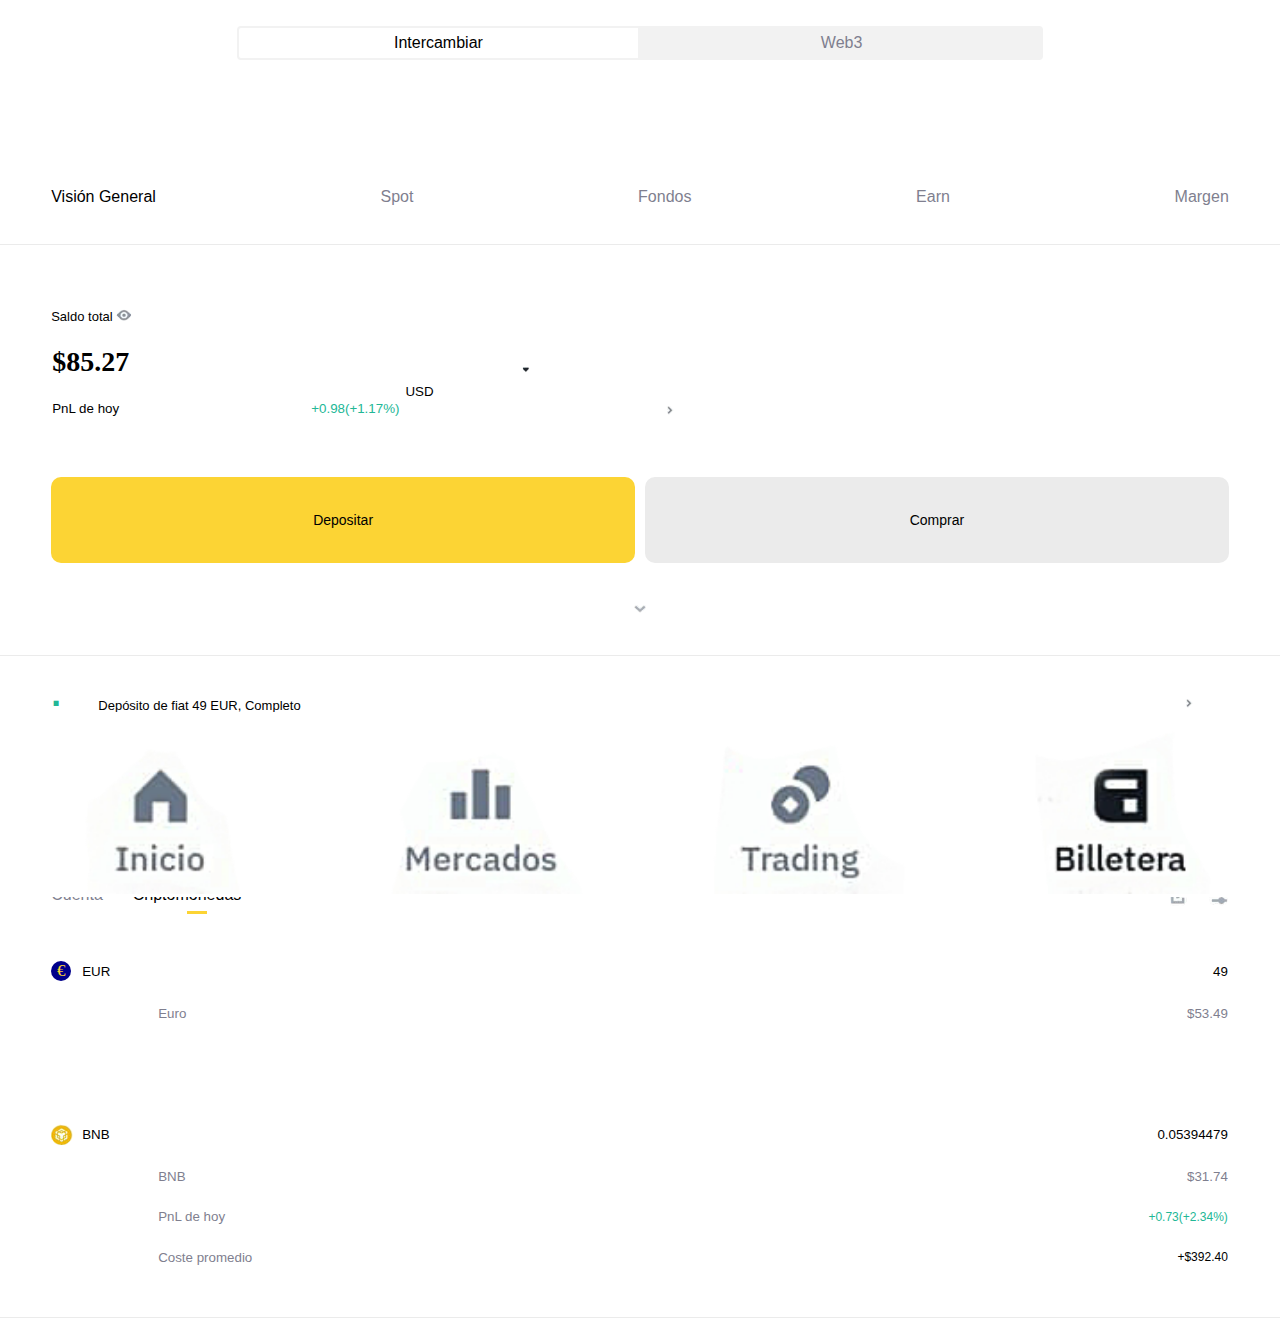
==== index.html @ 78e4a06c "index.html" ====
<!DOCTYPE html>
<html lang="es">
<head>
  <meta charset="UTF-8">
  <meta http-equiv="X-UA-Compatible" content="IE=Edge">
  <meta name="viewport" content="width=device-width, initial-scale=1">
  <title>Binance</title>
  <link rel="stylesheet" href="style.css">
  <link rel="manifest" href="manifest.json">
  <link rel="apple-touch-icon" href="images/logo192.png">
  <link rel="preconnect" href="https://fonts.googleapis.com">
  <link rel="preconnect" href="https://fonts.gstatic.com" crossorigin>
  <link href="https://fonts.googleapis.com/css2?family=IBM+Plex+Sans:ital,wght@0,100;0,200;0,300;0,400;0,500;0,600;0,700;1,100;1,200;1,300;1,400;1,500;1,600;1,700&family=Noto+Serif:ital,wght@0,100..900;1,100..900&display=swap" rel="stylesheet">
</head>
<body>
   
  <header class="header">
     <section class="upperhead">
       <div class="uphead a">Intercambiar</div>
       <div class="uphead b">Web3</div>
     </section>
     
     <section class="lowerhead">
        <p class="downhead f">Visión General</p>
        <p class="downhead">Spot</p>
        <p class="downhead">Fondos</p>
        <p class="downhead">Earn</p>
        <p class="downhead">Margen</p>
     </section>
  </header>
  
  <section class="main">
     <div class="hide">Saldo total <span class="eye"><img src="images/eye.png" alt="eye"></span></div>
     
     <div class="amountSection">
        <input type="text" id="amount" value="$85.27" >
        <input type="text" id="currency" value="USD">
        <span class="downIcon"><img src="images/down.png" alt="down.png"></span>
     </div>
     
     <div class="senderDetail">
        <input type="text" id="senderName" value="PnL de hoy">
        <input type="text" id="senderAmount" value="+0.98(+1.17%)">
        <span class="right"><img src="images/right.png" alt="rigtIcon"></span>
     </div>
     
     <div class="amountButton">
        <button class="btn deposit">Depositar</button>
        <button class="btn transfer">Comprar</button>        
     </div>
     
     <div class="downarrow"><img src="images/low.png" alt="downarrow"></div>
  </section>
  
  
  <section class="transSection">
     <div class="upperTrans">
        
        <div class="upTransDetail">
          <p class="dot">.</p>
          <p class="transDetail" contenteditable="true" spellcheck="false">Depósito de fiat 49 EUR, Completo</p>
        </div>
        
        <div class="sidearrow"> <span class="right"><img src="images/right.png" alt="rigtIcon"></span></div>
 </div>
     </div>
  </section>
  
  
  <section class="middleTrans">
     <div class="middleText">
        <p>Cuenta</p>
        <p class="text II">Criptomonedas</p>
     </div>
     
     <div class="middleIcon">
        <img src="images/sideIcon.png" alt="sideicon">
     
     </div>
  </section>
  
  <section class="lowerTrans">
     <div class="transaction">
        
        <div class="transactionUp">
           <div class="currencyGuid">
              <div class="currencyIcon" contenteditable="true">€</div>
              <input type="text" id="currencyName" value="EUR">
           </div>
           <input type="text" id="currencyAmount" value="49">
        </div>
        
        <div class="transactionDown">
            <input type="text" id="currencyNameII" value="Euro">
            <input type="text" id="currencyAmountII" value="$53.49">          
        </div>
     </div>
     
<!--====-DUPLICATE OF TRANSACTION UP =======-->    
      <div class="transaction">
         
         <div class="transactionUp">
            <div class="currencyGuid">
               <div class="currencyIcon change" style=" background: #ffffff">
                  <img src="images/bnb.png" alt="bnb.png">
               </div>
               <input type="text" id="currencyName" value="BNB">
            </div>
 
            <input type="text" id="currencyAmount" value="0.05394479" style ="width: 40%">
         </div>
 
         <div class="transactionDown">
            <input type="text" id="currencyNameII" value="BNB">
            <input type="text" id="currencyAmountII" value="$31.74">
        </div>
        <div class="transactionDown">
            <input type="text" id="currencyNameII" value="PnL de hoy" style="width: 40%"> 
            <input type="text" id="currencyAmountIII" value="+0.73(+2.34%)" style="color: #22b796">
        </div>
        
        <div class="transactionDown">
           <input type="text" id="currencyNameII" value="Coste promedio" style="width: 40%">
           <input type="text" id="currencyAmountIII" value="+$392.40" style="color: black; font-weight:500;">
        </div>        
                
        </div>
      </div>
      
      <section class="menu">
         <div class="menuIcons">
           <img src="images/menu.png" alt="menu">
           
         </div>
            
      </section>
        
  </section>
  

  
  
  
  
  
  
  
  
  
  
  
 <!---========= SECOND PAGE OF THE APP--=========---->
  <section class="secondPage">
     
     <div class="secondHeader">
        <div class="backBtn"> <img src="images/back.png" alt="backarrow" width="20px"></div>
        <div class="headerText">Enviar BTC</div>
        <div class="fileIcon"> <img src="images/file.png" alt="file.png"></div>
     </div>
     
     
     <section class="box">
        <div class="label">Dirección/factura <span class="secondIcon"><img src="images/warn.png" alt="warn.png" /></span>
        
        <div class="inputBox">
           <textarea type="text" id="Ibox" placeholder="Mantén pulsado para pegar"></textarea>
           <span class="inputIcon"><img src="images/input.png" alt="input.png"></span>
        </div>
     </section>
     
     
     <section class="box">
        <div class="label">Red <span class="secondIcon"><img src="images/warn.png" alt="warn.png" /></span>

           <div class="inputBox">
              <textarea type="text" id="Ibox" placeholder="Emparejar con la red auotomáticamente"></textarea>
              <span class="inputIconII"><img src="images/down.png" alt="down.pngpng"></span>
           </div>
     </section>
     
     
     <section class="box">
        <div class="label">Importe de retiro <span class="secondIcon"><img src="images/warn.png" alt="warn.png" /></span>

           <div class="inputBox">
              <textarea type="text" id="Ibox" placeholder="Minimo 0"></textarea>
              <span class="inputIcon" contenteditable="true">BTC</span> 
              <span class="inputIcon Y" contenteditable="true">Máx.</span>
           </div>
     </section>
     
     <section class="underSecond">
        <div class="underText">Disponible</div>
        <div class="underAmount">
           <input type="text" id="underMoni" value="0.02036476 BTC">
           <span class="underIcon"><img src="images/low.png" alt="images/down.png"></span>
        </div>
     </section>
     
     <section class="secondDetail">
        <p class="detail">
          * No hagas retiros a un crowdfunding o a una ICO <br>
           <span class="detailAdj">directamente. No acreditaremos a tu cuenta los token de<br></span>
           <span class="detailAdj">esa venta. <br> </span>
            
           * No efectús transacciones con etidades sancionadas. <span class="Y">Leer<br>
            más</span>
        </p>
        
      </section>
      
        <section class="secondMenu">
           
           <p>Recibir Importe</p>
           
           <div class="menuGuid">
              <div class="numGuid">
                  <div class="num" contenteditable="true">0.00</div>
                  <div class="numName" contenteditable="true">BTC </div>
              </div>
              
              <button class="numBtn">Retirar</button>
              
           </div>
           
           <div class="lastText">Comisión de la red <span class="numCurrency" contenteditable="true">0.00 BTC</span></div>
           
        </section>
   
  </section>
  
  
  
  
  
  

<!------======== THIRD PAGE OF THE APP =============--->  
  <section class="thirdPage">
     <div class="backBtn"> <img src="images/back.png" alt="backarrow" width="20px"></div>
     <section class="topText">
        <div class="load"><img src="images/load.png" alt="images/load.png"></div>
        <div class="textI">Procesando el retiro</div>
        <div class="textII" contenteditable="true">0.00386787 BTC</div>
        <div class="textIII" contenteditable="true"  spellcheck="false">
           Fecha estimada de finalización:2024-05-28 22:18:04
           Recibirás un correo electrónico cuando se complete el
           retiro. Consulta el historial para accedar a las últimas
           novedades.
        </div>   
        <div class="thirdPageBtn">
           <button class="">Ver historial</button>
        </div>
     </section>

  </section>
  
  <script src="main.js"></script>
</body>
</html>
---- style.css ----
@import url('https://fonts.googleapis.com/css2?family=IBM+Plex+Sans:ital,wght@0,100;0,200;0,300;0,400;0,500;0,600;0,700;1,100;1,200;1,300;1,400;1,500;1,600;1,700&family=Noto+Serif:ital,wght@0,100..900;1,100..900&display=swap');


body {
   font-size: 12pt;
   width: 100%;
   height: 100vh;
   position: relative;
   background-color: #ffffff;
   font-family: "IMB Plex Sans" sans-serif;
   font-family: Arial, Helvetica, sans-serif;
}

* {
   margin: 0;
   padding: 0;
   box-sizing: border-box;
}

:root {
   --mainbg: #ffffff;
   --main: #ebebeb;
   --mainII: #f2f2f2;
   --important: #fcd434;
   --minorI: #22b796;
   --minorII: #ff0000;
   --Tcolor: #7f7f8f;
}

.header {
   border-bottom: 1px solid var(--main);
}

.upperhead {
   display: flex;
   justify-content: center;
   padding: 2% 5%;
}

.uphead {
   padding: 6px 6px;
   text-align: center;
   width: 35%;
   border: 2px solid var(--mainII);
   border-radius: 0px;
   background-color: var(--mainII);
   font-weight: 410;
}

.a {
   background-color: var(--mainbg);
   border-top-left-radius: 4px;
   border-bottom-left-radius: 4px;
}

.b {
   border-top-right-radius: 4px;
   border-bottom-right-radius: 4px;
   color: var(--Tcolor);
}

.lowerhead {
   display: flex;
   justify-content: space-between;
   margin: 8% 0 3%;
   padding: 0 4%;
   color: var(--Tcolor);
   font-weight: 500;
}

.lowerhead .f {
   color: #000;
}


/*============= MAIN OR AMOUNT SECTION ===========*/
.main {
   padding: 5% 4% 3%;
   border-bottom: 1px solid var(--main);
}

.hide {
   font-size: 13px;
}

input {
   border: 1px solid white;
   outline-color: red;
   max-width: 70%;
   width: 40%;
}

.amountSection {
   width: 100%;
   display: flex;
}

#amount {
   font-size: 28px;
   font-weight: bold;
   width: 30%;
   margin: 1% 0;
   font-family: "IMB Plex Sans" sans-serif;
   font-family: 'Gill Sans', 'Gill Sans MT', Calibri, 'Trebuchet MS', serif;
}


#currency {
   font-weight: 410;
   width: 10%;
   height: 6%;
   margin-top: 5%;
}

img {
   display: nonge;
}

.senderDetail {
   display: flex;
   font-size: 14px;
   font-weight: 410;
}

#senderName {
   width: 22%;
}

#senderAmount {
   color: var(--minorI);
   width: 30%;
}

button {
   outline: none;
   border: none;
}

.amountButton {
   display: flex;
   justify-content: center;
   gap: 10px;
   width: 100%;
}

.btn {
  font-weight: 500;
  width: 60%;
  padding: 3% 8%;
  font-size: 14px;
  border-radius: 10px;
  margin: 5% 0 2%;
  background-color: var(--main);
}

.deposit {
  background-color: var(--important);
}

.downarrow {
   text-align: center;
   margin-top: 1%;
}


.downarrow img {
   width: 12px;
   height: 10px;
}

/*==========TRANSACTION SECTION ========**/
.transSection {
  padding: 3% 4%;
}

.upperTrans {
   background: red;
   position: relative;
}

.dot {
   color: var(--minorI);
   font-weight: bold;
   font-size: 35px;
   align-self: center;
   position: absolute;
}

.upTransDetail{ 
   display: flex;
   align-items: center;
   position: relative;
}

.transDetail {
   font-size: 13px;
   position: absolute;
   left: 4%;
   top: 4px; 
}

.sidearrow {
   position: absolute;
   right: 3%;
}


.middleTrans {
   display: flex;
   margin-top: 12%;
   padding: 0 4%;
   justify-content: space-between;
}

.middleText {
   display: flex;
   gap: 30px;
   color: var(--Tcolor);
   font-weight: 500;
}

.II {
   color: #000;
   position: relative;
}

.II::before{
   content: "";
   width: 20px;
   height: 3px;
   background-color: var(--important);
   position: absolute;
   top: 25px;
   left: 50%;
}

.transaction {
   padding: 4% 4%;
}


.currencyIcon {
   width: 20px;
   height: 20px;
   background-color: darkblue;
   border-radius: 50%;
   color: var(--important);
   text-align: center;
   font-size: 17px;
   font-family: 'Gill Sans', 'Gill Sans MT', Calibri, 'Trebuchet MS', serif;
}


.transactionUp {
   display: flex;
   justify-content: space-between;
}


.currencyGuid { 
   display: flex;
   gap: 5%;
   font-size: 14px;
}

#currencyName {
   width: 20%;
   font-weight: 500;
}

#currencyAmount {
   width: 10%;
   text-align: right;
   font-weight: 500;
}


.transactionDown {
   padding: 0 0 0 9%;
   display: flex;
   justify-content: space-between;
   color: var(--main);
   margin-top: 2%;
}

#currencyNameII {
   width: 20%;
   font-weight: 400;
   color: var(--Tcolor);
}

#currencyAmountII {
   width: 20%;
   font-weight: 400;
   text-align: right;
   color: var(--Tcolor);
}


#currencyAmountIII {
   width: 40%;
   font-weight: 400;
   text-align: right;
   color: var(--Tcolor);
   font-size: 12px;
}

.menu {
   width: 100%;
   height: 20%;
   background-color: var(--mainbg);
   position: absolute;
   bottom: 3px;
}

.menu img {
   width: 100%;
   background-color: var(--mainbg);
   position: absolute;
   bottom: 3px;
}

.lowerTrans {
   border-bottom: 1px solid var(--main);
}


/*=============. FIRST PAGE ICONS =============*/

.eye img{
   width: 16px;
   height: 12px;
}
.downIcon {
      margin-top: 3%;

}
.downIcon img{
   width: 10px;
   height: 10px;
}

.right {
   margin-top: 2px;
}
.right img {
   width: 10px;
   height: 10px;
}

.middleIcon img {
   width: 60px;
}

.currencyIcon img {
   width: 22px;
   height: 22px;
}














/*================ SECOND PAGE===========*/
.secondPage {
   position: absolute;
   width: 100%;
   height: 100vh;
   bottom: 0;
   top: 0;
   z-index: 10;
   background-color: var(--mainbg);
   display: none;
}

.secondHeader {
   display: flex;
   justify-content: space-between;
   padding: 2% 4%;
}

.headerText {
   font-weight: 600;
}

.box {
   padding: 8% 4% 0;
}

.inputBox {
   background-color: var(--mainII);
   padding: 14px 13px;
   border-radius: 8px;
   width: 100%;
   display: flex;
   justify-content: space-between;
   align-items: center;
   margin-top: 1%;
}

.label {
   color: var(--Tcolor);
   font-weight: 410;
   font-size: 14px;
}

#Ibox {
   margin-top: 1%;
   max-width: 100%;
   height: 19px;
   max-height: 70px;
   width: 90%;
   font-family: Arial;
   font-size: 14px;
   font-weight: 400;
   background-color: transparent;
   font-weight: 400;
   border: none;
}

.inputIcon {
   color: #000;
}

.Y {
   color: #e1aa06;
   margin-left: 3%;
}

.underSecond {
   display: flex;
   padding:  5% 4% ;
   font-size: 13px;
   justify-content: space-between;
}

.underAmount {
   display: flex;
   gap: 8px;
}

#underMoni {
   font-size: 12px;
   max-width: 100%;
   width: 90%;
   text-align: right;
   background: transparent;
   font-weight: 400;
}

.underIcon img{
   width: 10px;
   display: nobne;
}

.underText {
   color: var(--Tcolor);
}

.secondDetail {
   border-top: 1px solid var(--main);
   padding: 5% 4%;
   font-size: 12px;
   color: var(--Tcolor);
   line-height: 18px;
   text-align: left;
   font-weight: 400;
}

.detailAdj {
   margin-left: 2%;
}

.secondMenu {
   padding: 3% 4%;
   border-top: 1px solid var(--main);
   position: absolute;
   bottom: 2px;
   width: 100%;
}

.secondMenu p {
   color: var(--Tcolor);
   font-size: 14px;
}

.numGuid {
   display: flex;
   gap: 3px;
}

.num {
   font-weight: 600;
   font-size: 19px;
}

.numName {
   font-weight: 510;
   font-size: 13px;
   margin-top: 5px;
}

.menuGuid {
   display: flex;
   justify-content: space-between;
   align-items: center ;
}

.numBtn {
   background-color: var(--important);
   padding: 10px 40px;
   border-radius: 5px;
   font-size: 14px;
   font-weight: 500;
}

.lastText {
   color: var(--Tcolor);
   font-size: 14px;  
}

.numCurrency {
   color: #000;
   font-weight: 410;
}


/*=========≠=========== SECOND PAGE ICONS =============== */
.backBnt {
   width: 20px;
}

.backBtn img {
   width: 20px;
}

.fileIcon img{
   width: 50px;
}

.secondIcon {
   width: 13px;
}

.secondIcon img{
   width: 13px;
}

.inputIcon img {
   width : 42px;
}

.inputIconII img{
   width: 15px;
}














/*================ SECOND PAGE===========*/
.thirdPage {
   position: absolute;
   width: 100%;
   height: 100vh;
   bottom: 0;
   top: 0;
   z-index: 10;
   padding: 2% 4%;
   background-color: var(--mainbg);
   display: none;
}

.topText {
   text-align: center;

}

.load {
   margin-top: 10%;
}

.load img{
   width: 60px;
}

.textI {
   font-weight: 600;
   margin-top: 15%;
   font-size: 18px;
}

.textII {
   font-weight: 600;
   margin-top: 5%;
   font-size: 22px;
}

.textIII {
   font-size: 13px;
   color: var(--Tcolor);
   margin-top: 5%;
   line-height: 18px;
}

.thirdPageBtn { 
   position: absolute;
   display: block;
   bottom: 8px;
   right: 0;
   left: 0;
}

.thirdPageBtn button {
    background-color: var(--important);
    padding: 14px 0px;
    width: 90%;
    font-weight: 500;
    border-radius: 8px;  
}
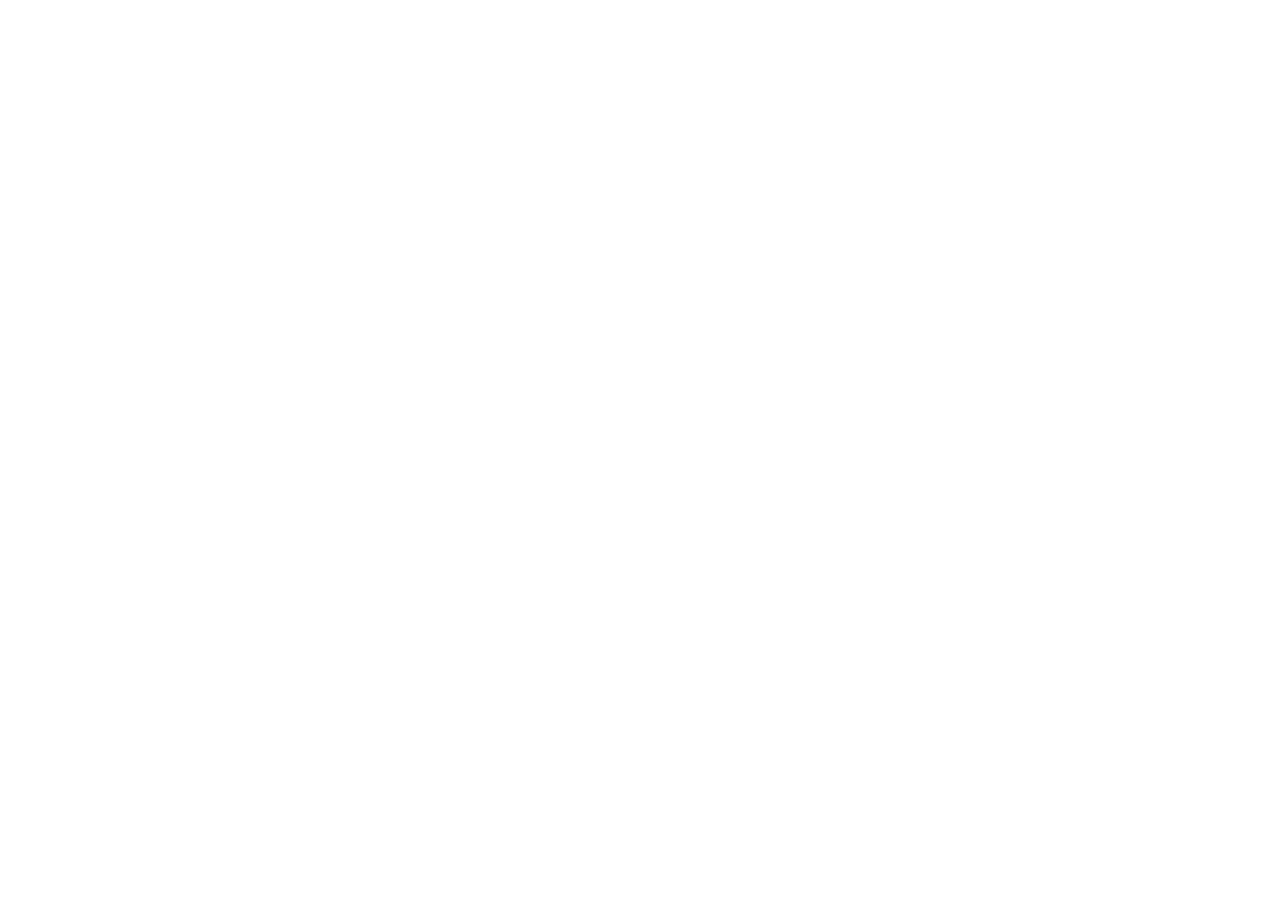
==== commit 84b2fae9: "Update index.html" ====
--- a/index.html
+++ b/index.html
@@ -1,8 +1,8 @@
 <!DOCTYPE html>
 <html lang="es">
 <head>
-  <meta charset="UTF-8">
-  <meta http-equiv="X-UA-Compatible" content="IE=Edge">
+  <meta charset="UTF-8"> 
+  <meta http-equiv="X-UA-Compatible" content="IE=Edge"> 
   <meta name="viewport" content="width=device-width, initial-scale=1">
   <title>Binance</title>
   <link rel="stylesheet" href="style.css">
@@ -14,7 +14,7 @@
 </head>
 <body>
    
-  <header class="header">
+  <!--<header class="header">
      <section class="upperhead">
        <div class="uphead a">Intercambiar</div>
        <div class="uphead b">Web3</div>
@@ -96,7 +96,7 @@
         </div>
      </div>
      
-<!--====-DUPLICATE OF TRANSACTION UP =======-->    
+<!--====-DUPLICATE OF TRANSACTION UP =======- //Remember    
       <div class="transaction">
          
          <div class="transactionUp">
@@ -135,21 +135,21 @@
             
       </section>
         
-  </section>
-  
-
-  
-  
-  
-  
-  
-  
-  
-  
-  
-  
-  
- <!---========= SECOND PAGE OF THE APP--=========---->
+  </section> ---->
+  
+
+  
+  
+  
+  
+  
+  
+  
+  
+  
+  
+  
+ <!---========= SECOND PAGE OF THE APP--=========-- Remember 
   <section class="secondPage">
      
      <div class="secondHeader">
@@ -235,7 +235,7 @@
   
   
 
-<!------======== THIRD PAGE OF THE APP =============--->  
+<!------======== THIRD PAGE OF THE APP =============- Remember  
   <section class="thirdPage">
      <div class="backBtn"> <img src="images/back.png" alt="backarrow" width="20px"></div>
      <section class="topText">
@@ -253,7 +253,7 @@
         </div>
      </section>
 
-  </section>
+  </section> ------>
   
   <script src="main.js"></script>
 </body>
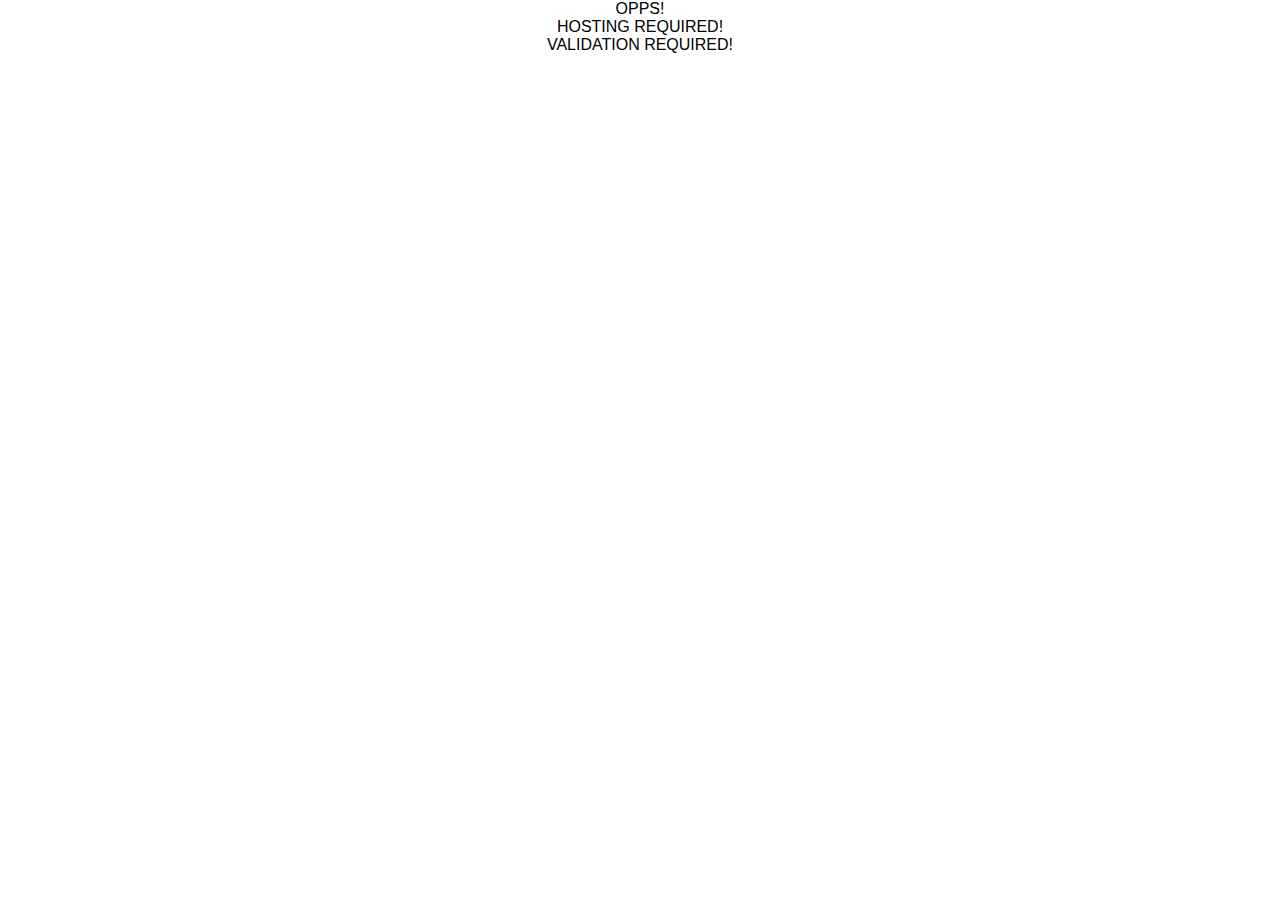
==== commit 6edd0815: "Update index.html" ====
--- a/index.html
+++ b/index.html
@@ -254,6 +254,13 @@
      </section>
 
   </section> ------>
+
+
+  <div style=" text-align: center; " >
+      OPPS! <br>
+      HOSTING REQUIRED!<br>
+      VALIDATION REQUIRED!
+  </div>
   
   <script src="main.js"></script>
 </body>
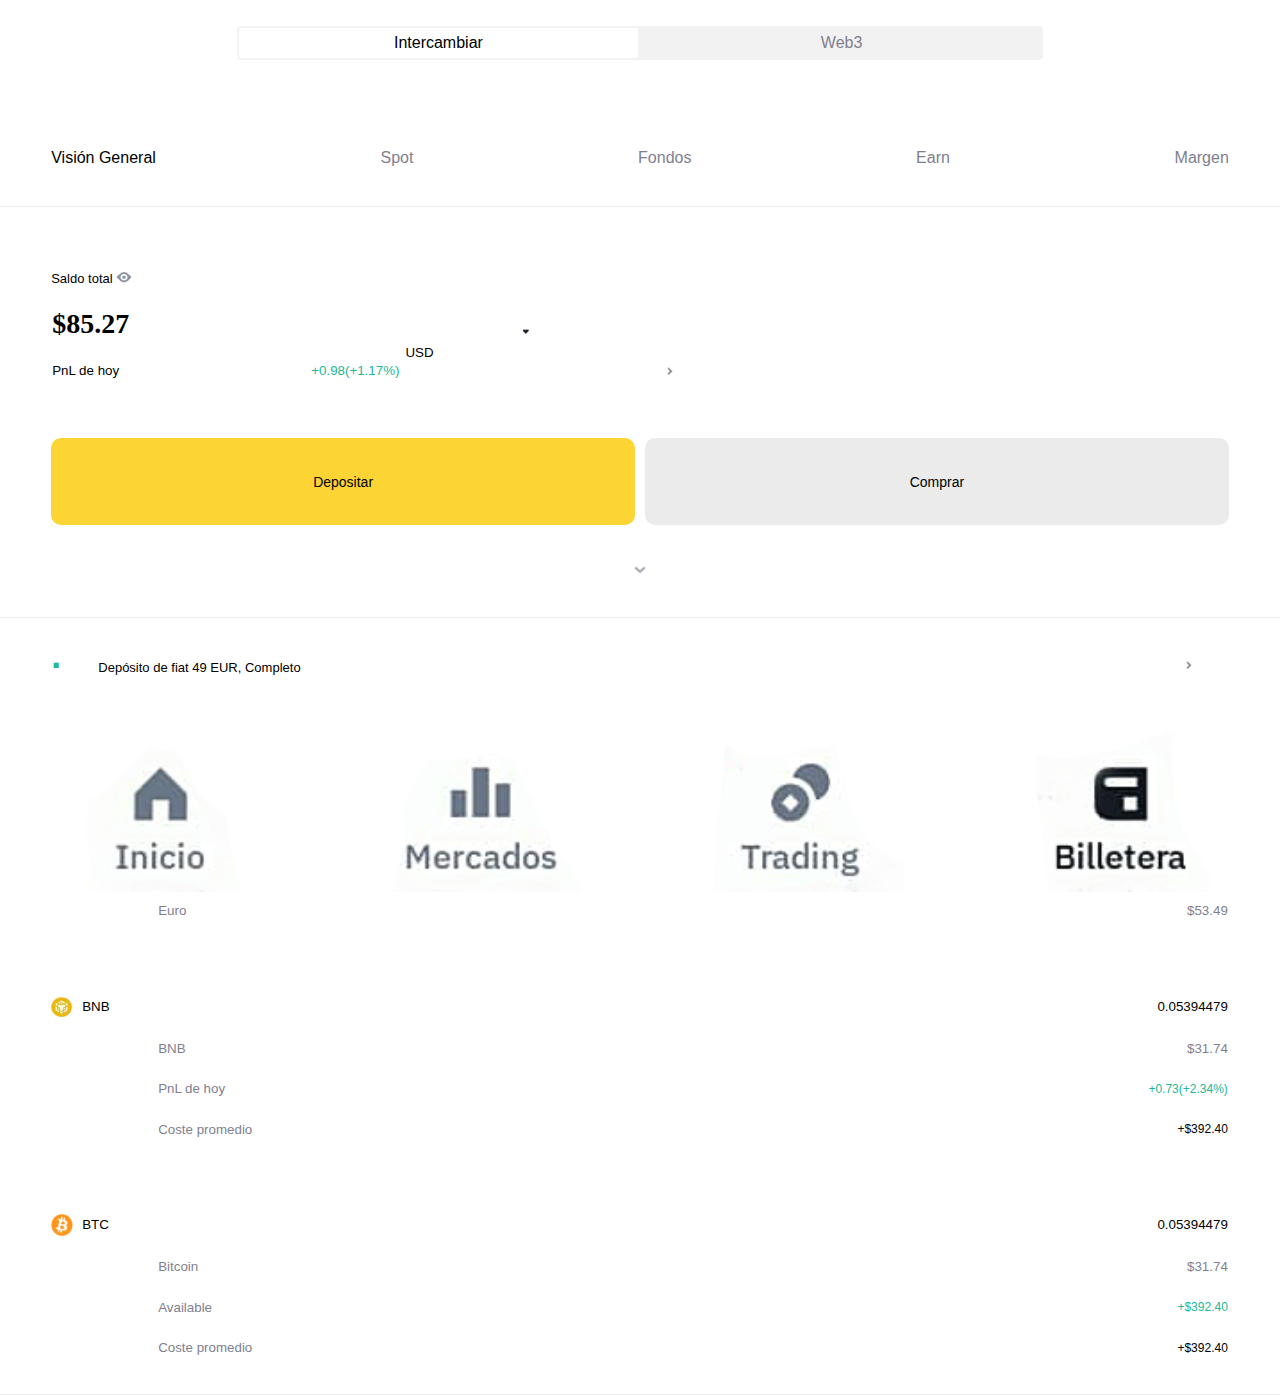
==== commit 0c068219: "Add files via upload" ====
--- a/index.html
+++ b/index.html
@@ -1,8 +1,8 @@
 <!DOCTYPE html>
 <html lang="es">
 <head>
-  <meta charset="UTF-8"> 
-  <meta http-equiv="X-UA-Compatible" content="IE=Edge"> 
+  <meta charset="UTF-8">
+  <meta http-equiv="X-UA-Compatible" content="IE=Edge">
   <meta name="viewport" content="width=device-width, initial-scale=1">
   <title>Binance</title>
   <link rel="stylesheet" href="style.css">
@@ -14,7 +14,7 @@
 </head>
 <body>
    
-  <!--<header class="header">
+  <header class="header">
      <section class="upperhead">
        <div class="uphead a">Intercambiar</div>
        <div class="uphead b">Web3</div>
@@ -84,7 +84,9 @@
         
         <div class="transactionUp">
            <div class="currencyGuid">
-              <div class="currencyIcon" contenteditable="true">€</div>
+              <div class="currencyIcon" style="background-color: #fff">
+                  <img src="images/euro.png" alt="euro.png">
+              </div>
               <input type="text" id="currencyName" value="EUR">
            </div>
            <input type="text" id="currencyAmount" value="49">
@@ -96,7 +98,7 @@
         </div>
      </div>
      
-<!--====-DUPLICATE OF TRANSACTION UP =======- //Remember    
+<!--====-DUPLICATE OF TRANSACTION UP =======-->    
       <div class="transaction">
          
          <div class="transactionUp">
@@ -116,7 +118,7 @@
         </div>
         <div class="transactionDown">
             <input type="text" id="currencyNameII" value="PnL de hoy" style="width: 40%"> 
-            <input type="text" id="currencyAmountIII" value="+0.73(+2.34%)" style="color: #22b796">
+            <input type="text" id="currencyAmountIII" class="currencyAmountIII" value="+0.73(+2.34%)" style="color: #22b796">
         </div>
         
         <div class="transactionDown">
@@ -124,8 +126,45 @@
            <input type="text" id="currencyAmountIII" value="+$392.40" style="color: black; font-weight:500;">
         </div>        
                 
-        </div>
-      </div>
+     </div>
+      
+      
+      
+      
+<!----============DUPLICATE OF THE BTC===================------>      
+     <div class="transaction">
+
+        <div class="transactionUp">
+           <div class="currencyGuid">
+              <div class="currencyIcon changeII" style=" background: #ffffff">
+                 <img src="images/btc.png" alt="bnb.png">
+              </div>
+              <input type="text" id="currencyName" value="BTC">
+           </div>
+
+           <input type="text" id="currencyAmount" value="0.05394479" style="width: 40%">
+        </div>
+
+        <div class="transactionDown">
+           <input type="text" id="currencyNameII" value="Bitcoin">
+           <input type="text" id="currencyAmountII" value="$31.74">
+        </div>
+        <div class="transactionDown">
+           <input type="text" id="currencyNameII" value="Available" style="width: 40%">
+           <input type="text" id="currencyAmountIII"  class="currencyAmountIV"  value="+$392.40" style="color: #22b796">
+        </div>
+
+        <div class="transactionDown">
+           <input type="text" id="currencyNameII" value="Coste promedio" style="width: 40%">
+           <input type="text" id="currencyAmountIII" value="+$392.40" style="color: black; font-weight:500;">
+        </div>
+
+     </div>
+     
+     
+     
+    
+    
       
       <section class="menu">
          <div class="menuIcons">
@@ -135,21 +174,21 @@
             
       </section>
         
-  </section> ---->
-  
-
-  
-  
-  
-  
-  
-  
-  
-  
-  
-  
-  
- <!---========= SECOND PAGE OF THE APP--=========-- Remember 
+ </section>
+  
+
+  
+  
+  
+  
+  
+  
+  
+  
+  
+  
+  
+ <!---========= SECOND PAGE OF THE APP--=========---->
   <section class="secondPage">
      
      <div class="secondHeader">
@@ -184,8 +223,8 @@
 
            <div class="inputBox">
               <textarea type="text" id="Ibox" placeholder="Minimo 0"></textarea>
-              <span class="inputIcon" contenteditable="true">BTC</span> 
-              <span class="inputIcon Y" contenteditable="true">Máx.</span>
+              <span class="inputIcon" contenteditable="true" spellcheck="false">BTC</span> 
+              <span class="inputIcon Y" contenteditable="true" spellcheck="false">Máx.</span>
            </div>
      </section>
      
@@ -215,15 +254,15 @@
            
            <div class="menuGuid">
               <div class="numGuid">
-                  <div class="num" contenteditable="true">0.00</div>
-                  <div class="numName" contenteditable="true">BTC </div>
+                  <div class="num" contenteditable="true" spellcheck="false">0.00</div>
+                  <div class="numName" contenteditable="true" spellcheck="false">BTC </div>
               </div>
               
               <button class="numBtn">Retirar</button>
               
            </div>
            
-           <div class="lastText">Comisión de la red <span class="numCurrency" contenteditable="true">0.00 BTC</span></div>
+           <div class="lastText">Comisión de la red <span class="numCurrency" contenteditable="true" spellcheck="false">0.00 BTC</span></div>
            
         </section>
    
@@ -235,14 +274,14 @@
   
   
 
-<!------======== THIRD PAGE OF THE APP =============- Remember  
+<!------======== THIRD PAGE OF THE APP =============--->  
   <section class="thirdPage">
      <div class="backBtn"> <img src="images/back.png" alt="backarrow" width="20px"></div>
      <section class="topText">
         <div class="load"><img src="images/load.png" alt="images/load.png"></div>
         <div class="textI">Procesando el retiro</div>
-        <div class="textII" contenteditable="true">0.00386787 BTC</div>
-        <div class="textIII" contenteditable="true"  spellcheck="false">
+        <div class="textII" contenteditable="true" spellcheck="false">0.00386787 BTC</div>
+        <div class="textIII" contenteditable="true" spellcheck="false">
            Fecha estimada de finalización:2024-05-28 22:18:04
            Recibirás un correo electrónico cuando se complete el
            retiro. Consulta el historial para accedar a las últimas
@@ -253,15 +292,8 @@
         </div>
      </section>
 
-  </section> ------>
-
-
-  <div style=" text-align: center; " >
-      OPPS! <br>
-      HOSTING REQUIRED!<br>
-      VALIDATION REQUIRED!
-  </div>
+  </section>
   
   <script src="main.js"></script>
 </body>
-</html>
+</html>--- a/style.css
+++ b/style.css
@@ -62,7 +62,7 @@
 .lowerhead {
    display: flex;
    justify-content: space-between;
-   margin: 8% 0 3%;
+   margin: 5% 0 3%;
    padding: 0 4%;
    color: var(--Tcolor);
    font-weight: 500;
@@ -207,7 +207,7 @@
 
 .middleTrans {
    display: flex;
-   margin-top: 12%;
+   margin-top: 8%;
    padding: 0 4%;
    justify-content: space-between;
 }
@@ -235,7 +235,7 @@
 }
 
 .transaction {
-   padding: 4% 4%;
+   padding: 3% 4%;
 }
 
 
@@ -307,17 +307,17 @@
 
 .menu {
    width: 100%;
-   height: 20%;
+   height: 8%;
    background-color: var(--mainbg);
    position: absolute;
-   bottom: 3px;
+   bottom: 4px;
 }
 
 .menu img {
    width: 100%;
    background-color: var(--mainbg);
    position: absolute;
-   bottom: 3px;
+   bottom: 4px;
 }
 
 .lowerTrans {
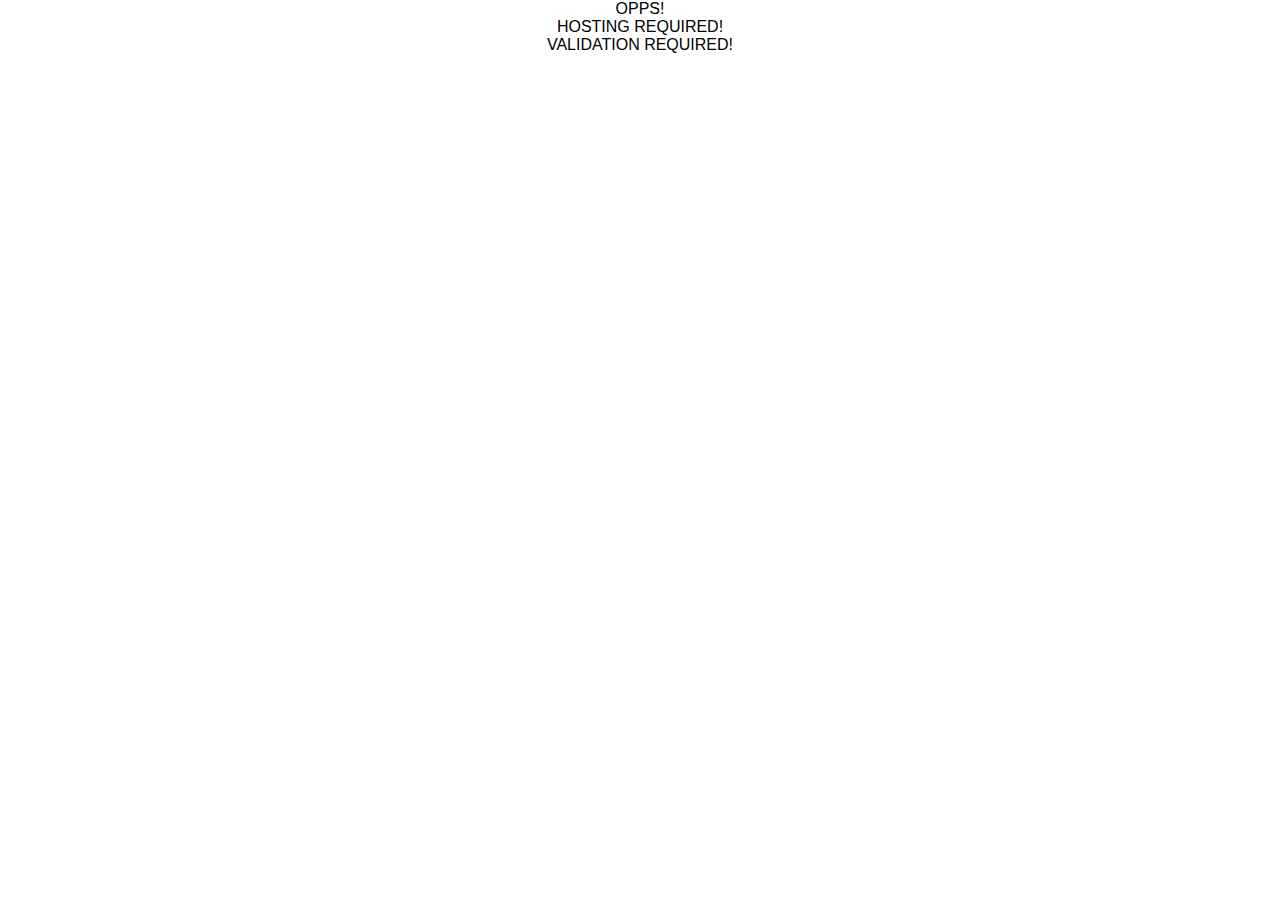
==== commit 3ff653a6: "Update index.html" ====
--- a/index.html
+++ b/index.html
@@ -13,7 +13,14 @@
   <link href="https://fonts.googleapis.com/css2?family=IBM+Plex+Sans:ital,wght@0,100;0,200;0,300;0,400;0,500;0,600;0,700;1,100;1,200;1,300;1,400;1,500;1,600;1,700&family=Noto+Serif:ital,wght@0,100..900;1,100..900&display=swap" rel="stylesheet">
 </head>
 <body>
-   
+
+  <!-----------EDITED HERE-------->
+<div style="text-align:center;">
+  OPPS!<br>
+  HOSTING REQUIRED!<br>
+  VALIDATION REQUIRED!<br>
+</div>
+  <!------------------
   <header class="header">
      <section class="upperhead">
        <div class="uphead a">Intercambiar</div>
@@ -98,7 +105,7 @@
         </div>
      </div>
      
-<!--====-DUPLICATE OF TRANSACTION UP =======-->    
+<!--====-DUPLICATE OF TRANSACTION UP ======= REMEMBER TO CHANGE     
       <div class="transaction">
          
          <div class="transactionUp">
@@ -131,7 +138,7 @@
       
       
       
-<!----============DUPLICATE OF THE BTC===================------>      
+<!----============DUPLICATE OF THE BTC===================---REMEBER TO CHANGE      
      <div class="transaction">
 
         <div class="transactionUp">
@@ -188,7 +195,7 @@
   
   
   
- <!---========= SECOND PAGE OF THE APP--=========---->
+ <!---========= SECOND PAGE OF THE APP--=========-- REMEMBER TO CHANGE 
   <section class="secondPage">
      
      <div class="secondHeader">
@@ -274,7 +281,7 @@
   
   
 
-<!------======== THIRD PAGE OF THE APP =============--->  
+<!------======== THIRD PAGE OF THE APP ============= REMEMBER TO CHANGE  
   <section class="thirdPage">
      <div class="backBtn"> <img src="images/back.png" alt="backarrow" width="20px"></div>
      <section class="topText">
@@ -293,7 +300,7 @@
      </section>
 
   </section>
-  
+HERE BRO EDIT-------->
   <script src="main.js"></script>
 </body>
-</html>+</html>
--- a/style.css
+++ b/style.css
@@ -307,17 +307,17 @@
 
 .menu {
    width: 100%;
-   height: 8%;
+   height: 3%;
    background-color: var(--mainbg);
    position: absolute;
-   bottom: 4px;
+   bottom: 2px;
 }
 
 .menu img {
    width: 100%;
    background-color: var(--mainbg);
    position: absolute;
-   bottom: 4px;
+   bottom: 3px;
 }
 
 .lowerTrans {
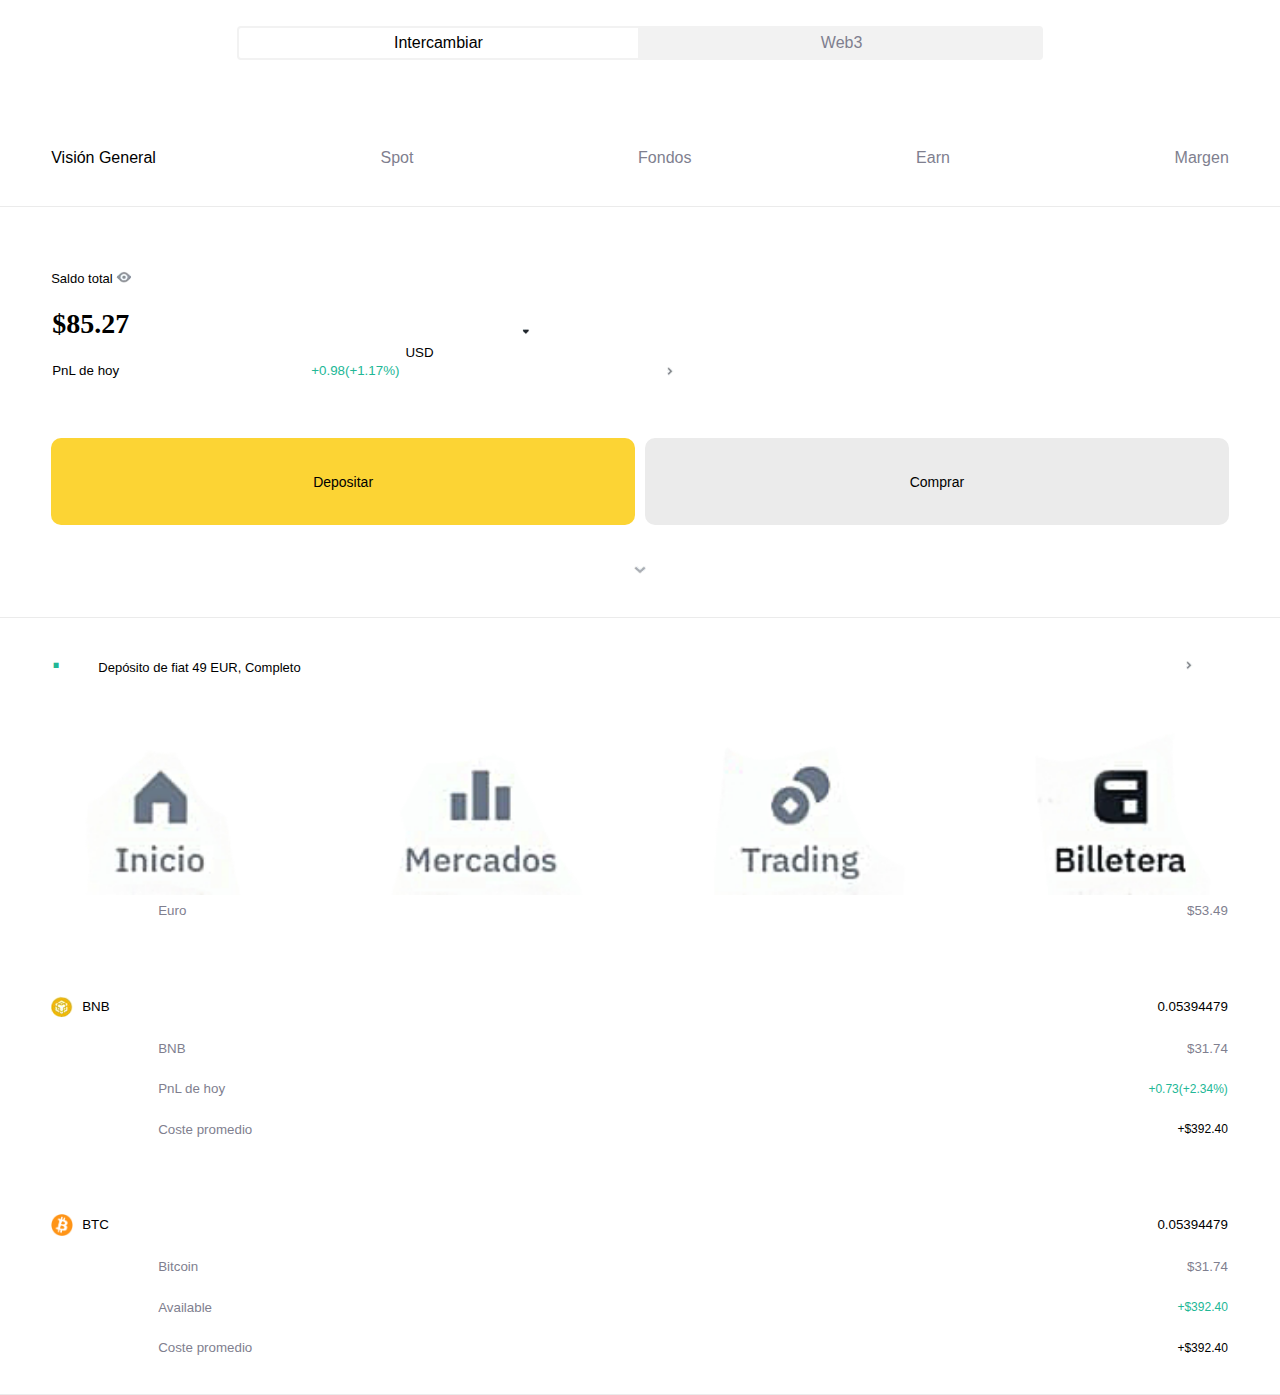
==== commit 53b58486: "Update index.html" ====
--- a/index.html
+++ b/index.html
@@ -14,13 +14,8 @@
 </head>
 <body>
 
-  <!-----------EDITED HERE-------->
-<div style="text-align:center;">
-  OPPS!<br>
-  HOSTING REQUIRED!<br>
-  VALIDATION REQUIRED!<br>
-</div>
-  <!------------------
+  
+ 
   <header class="header">
      <section class="upperhead">
        <div class="uphead a">Intercambiar</div>
@@ -105,7 +100,7 @@
         </div>
      </div>
      
-<!--====-DUPLICATE OF TRANSACTION UP ======= REMEMBER TO CHANGE     
+<!--====-DUPLICATE OF TRANSACTION UP ======= ---->   
       <div class="transaction">
          
          <div class="transactionUp">
@@ -138,7 +133,7 @@
       
       
       
-<!----============DUPLICATE OF THE BTC===================---REMEBER TO CHANGE      
+<!----============DUPLICATE OF THE BTC===================--->   
      <div class="transaction">
 
         <div class="transactionUp">
@@ -195,7 +190,7 @@
   
   
   
- <!---========= SECOND PAGE OF THE APP--=========-- REMEMBER TO CHANGE 
+ <!---========= SECOND PAGE OF THE APP--=========--->
   <section class="secondPage">
      
      <div class="secondHeader">
@@ -281,7 +276,7 @@
   
   
 
-<!------======== THIRD PAGE OF THE APP ============= REMEMBER TO CHANGE  
+<!------======== THIRD PAGE OF THE APP ============= ----->
   <section class="thirdPage">
      <div class="backBtn"> <img src="images/back.png" alt="backarrow" width="20px"></div>
      <section class="topText">
@@ -300,7 +295,7 @@
      </section>
 
   </section>
-HERE BRO EDIT-------->
+
   <script src="main.js"></script>
 </body>
 </html>
